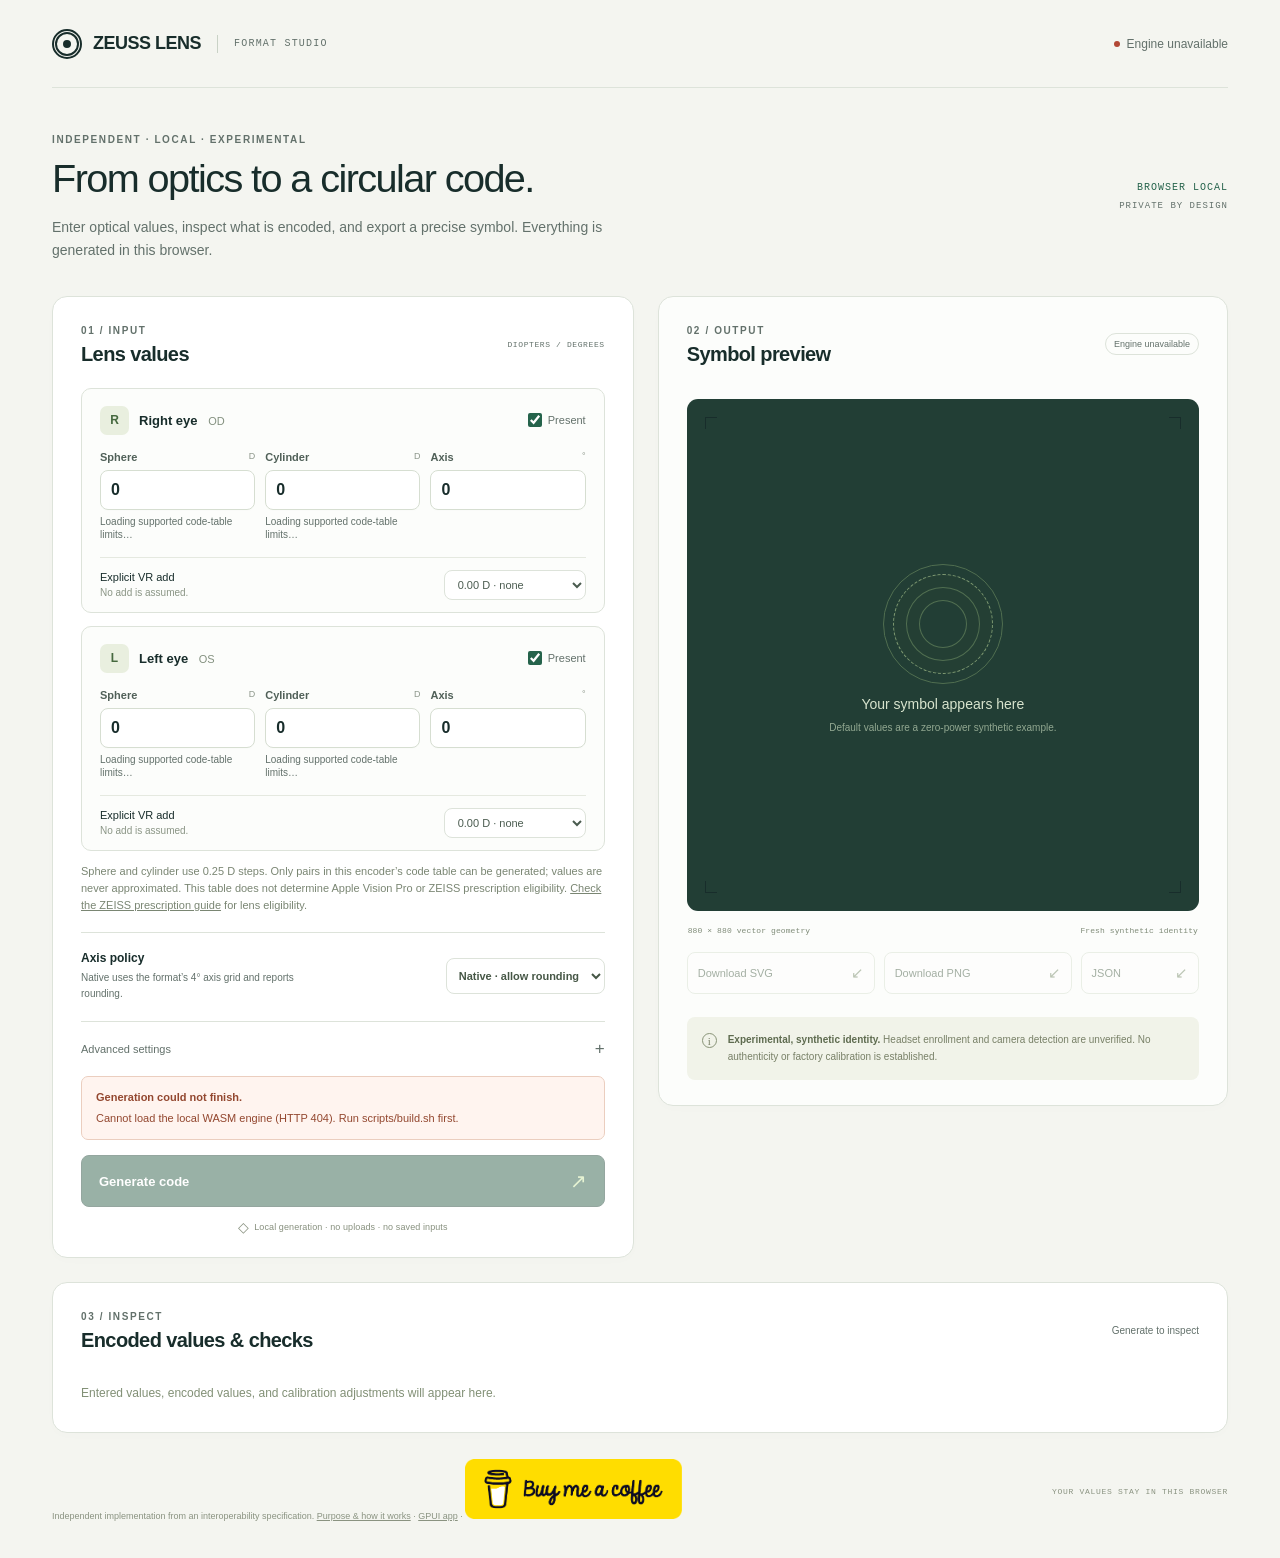
==== web/lightweight.html @ 1dc110bc "Initial public release" ====
<!doctype html>
<html lang="en">
<head>
  <meta charset="utf-8">
  <meta name="viewport" content="width=device-width, initial-scale=1">
  <meta name="color-scheme" content="light">
  <meta name="theme-color" content="#f4f5f0">
  <title>ZEUSS LENS — Local format studio</title>
  <link rel="stylesheet" href="styles.css">
  <script type="module" src="app.js"></script>
</head>
<body>
  <div class="page-shell">
    <header class="masthead">
      <a class="brand" href="./" aria-label="ZEUSS LENS home"><span class="brand-mark" aria-hidden="true"><i></i></span>ZEUSS LENS<span class="brand-divider"></span><span class="brand-subtitle">FORMAT STUDIO</span></a>
      <span id="engine-status" class="engine-status"><span class="status-dot"></span>Loading local engine</span>
    </header>
    <main>
      <section class="intro" aria-labelledby="page-title">
        <div><p class="eyebrow">INDEPENDENT · LOCAL · EXPERIMENTAL</p><h1 id="page-title">From optics to a circular code.</h1><p class="intro-copy">Enter optical values, inspect what is encoded, and export a precise symbol. Everything is generated in this browser.</p></div>
        <div class="edition">BROWSER LOCAL<span>PRIVATE BY DESIGN</span></div>
      </section>
      <div class="workspace">
        <section class="panel input-panel" aria-labelledby="input-title">
          <div class="panel-heading"><div><p class="eyebrow">01 / INPUT</p><h2 id="input-title">Lens values</h2></div><span class="unit-tag">DIOPTERS / DEGREES</span></div>
          <form id="generate-form" autocomplete="off">
            <div class="eyes">
              <fieldset class="eye-card" id="right-eye">
                <legend class="sr-only">Right eye, OD</legend>
                <div class="eye-heading"><div><span class="eye-letter">R</span><strong>Right eye <span>OD</span></strong></div><label class="present-toggle"><input type="checkbox" name="right_present" checked><span>Present</span></label></div>
                <div class="eye-fields">
                  <label>Sphere <span class="field-unit">D</span><input name="right_sphere" type="number" inputmode="decimal" step="0.25" value="0" required aria-describedby="optics-help right-sphere-range"><small class="range-hint" id="right-sphere-range">Loading supported code-table limits…</small></label>
                  <label>Cylinder <span class="field-unit">D</span><input name="right_cylinder" type="number" inputmode="decimal" step="0.25" value="0" required aria-describedby="optics-help right-cylinder-range"><small class="range-hint" id="right-cylinder-range">Loading supported code-table limits…</small></label>
                  <label>Axis <span class="field-unit">°</span><input name="right_axis" type="number" inputmode="numeric" min="0" max="180" step="1" value="0" required></label>
                </div>
                <label class="add-row"><span>Explicit VR add <small>No add is assumed.</small></span><select name="right_offset" aria-label="Right eye explicit VR add"><option value="0">0.00 D · none</option><option value="1">+0.25 D</option><option value="2">+0.50 D</option><option value="3">+0.75 D</option></select></label>
              </fieldset>
              <fieldset class="eye-card" id="left-eye">
                <legend class="sr-only">Left eye, OS</legend>
                <div class="eye-heading"><div><span class="eye-letter">L</span><strong>Left eye <span>OS</span></strong></div><label class="present-toggle"><input type="checkbox" name="left_present" checked><span>Present</span></label></div>
                <div class="eye-fields">
                  <label>Sphere <span class="field-unit">D</span><input name="left_sphere" type="number" inputmode="decimal" step="0.25" value="0" required aria-describedby="optics-help left-sphere-range"><small class="range-hint" id="left-sphere-range">Loading supported code-table limits…</small></label>
                  <label>Cylinder <span class="field-unit">D</span><input name="left_cylinder" type="number" inputmode="decimal" step="0.25" value="0" required aria-describedby="optics-help left-cylinder-range"><small class="range-hint" id="left-cylinder-range">Loading supported code-table limits…</small></label>
                  <label>Axis <span class="field-unit">°</span><input name="left_axis" type="number" inputmode="numeric" min="0" max="180" step="1" value="0" required></label>
                </div>
                <label class="add-row"><span>Explicit VR add <small>No add is assumed.</small></span><select name="left_offset" aria-label="Left eye explicit VR add"><option value="0">0.00 D · none</option><option value="1">+0.25 D</option><option value="2">+0.50 D</option><option value="3">+0.75 D</option></select></label>
              </fieldset>
            </div>
            <p class="field-help" id="optics-help">Sphere and cylinder use 0.25 D steps. Only pairs in this encoder’s code table can be generated; values are never approximated. This table does not determine Apple Vision Pro or ZEISS prescription eligibility. <a href="https://www.zeiss.com/vision-care/us/zeiss-optical-inserts/prescription-guide.html" target="_blank" rel="noopener noreferrer">Check the ZEISS prescription guide</a> for lens eligibility.</p>
            <label class="policy-row" for="axis-policy"><span>Axis policy<small id="axis-help">Native uses the format’s 4° axis grid and reports rounding.</small></span><select name="axis_policy" id="axis-policy" aria-describedby="axis-help"><option value="native">Native · allow rounding</option><option value="exact">Exact · reject rounding</option></select></label>
            <details class="advanced"><summary>Advanced settings<span aria-hidden="true">+</span></summary><div class="advanced-body">
              <label class="select-field">Lens type<select name="lens_type"><option value="3">Personal · 3</option><option value="1">Reader · 1</option><option value="2">Developer · 2</option></select></label>
              <label class="check-row"><input name="fixed_identity" type="checkbox"><span>Use a fixed synthetic identity<small>For reproducible tests. A fixed identity is never changed or retried.</small></span></label>
              <label class="identity-field">80-bit identity <span class="field-unit">20 HEX CHARACTERS</span><input name="secret_hex" type="text" inputmode="text" autocomplete="off" spellcheck="false" maxlength="20" pattern="[0-9a-fA-F]{20}" placeholder="00010203040506070809" disabled></label>
              <p class="field-help">By default, Web Crypto creates a fresh 10-byte identity for every generation. This does not provision factory records.</p>
            </div></details>
            <div id="form-error" class="message error-message" role="alert" hidden></div>
            <button class="generate-button" id="generate-button" type="submit" disabled><span>Generate code</span><span aria-hidden="true">↗</span></button>
            <p class="local-note"><span aria-hidden="true">◇</span> Local generation · no uploads · no saved inputs</p>
          </form>
        </section>
        <section class="panel preview-panel" aria-labelledby="preview-title">
          <div class="panel-heading"><div><p class="eyebrow">02 / OUTPUT</p><h2 id="preview-title">Symbol preview</h2></div><span id="preview-badge" class="preview-badge">Awaiting engine</span></div>
          <div class="preview-stage"><div class="preview-corner top-left"></div><div class="preview-corner top-right"></div><div class="preview-corner bottom-left"></div><div class="preview-corner bottom-right"></div><img id="symbol-image" alt="Generated circular optical code" hidden><div id="preview-placeholder" class="preview-placeholder"><span class="empty-symbol" aria-hidden="true"></span><p>Your symbol appears here</p><small>Default values are a zero-power synthetic example.</small></div></div>
          <div class="preview-caption"><span id="symbol-caption">880 × 880 vector geometry</span><span id="attempt-caption">Fresh synthetic identity</span></div>
          <div class="download-buttons"><button type="button" id="download-svg" disabled>Download SVG <span>↙</span></button><button type="button" id="download-png" disabled>Download PNG <span>↙</span></button><button type="button" id="download-json" disabled aria-label="Download full JSON report">JSON <span>↙</span></button></div>
          <div class="hardware-note"><span class="notice-icon" aria-hidden="true">i</span><p><strong>Experimental, synthetic identity.</strong> Headset enrollment and camera detection are unverified. No authenticity or factory calibration is established.</p></div>
        </section>
      </div>
      <section class="panel report-panel" aria-labelledby="report-title">
        <div class="panel-heading"><div><p class="eyebrow">03 / INSPECT</p><h2 id="report-title">Encoded values &amp; checks</h2></div><span id="report-status" class="report-status">Generate to inspect</span></div>
        <div id="report-placeholder" class="report-placeholder">Entered values, encoded values, and calibration adjustments will appear here.</div>
        <div id="report-content" hidden>
          <div id="warnings" class="warnings" aria-live="polite"></div>
          <div class="comparison-scroll"><table class="comparison-table"><caption class="sr-only">Comparison of entered and encoded optical values</caption><thead><tr><th scope="col">Eye</th><th scope="col">Values</th><th scope="col">Sphere</th><th scope="col">Cylinder</th><th scope="col">Axis</th><th scope="col">VR add</th></tr></thead><tbody id="comparison-body"></tbody></table></div>
          <div class="report-bottom"><div class="calibration-block"><p class="mini-heading">CALIBRATION VALUES</p><div id="calibration-values"></div><p class="fine-print">A separate downstream transformation; adjustments are not equivalent prescriptions or clinical recommendations.</p></div><div class="validation-block"><p class="mini-heading">IN-MEMORY VALIDATION</p><div id="validation-summary"></div><p class="fine-print">These checks inspect symbol bits. They do not test a raster image, native software, a camera, or a headset.</p></div></div>
          <details class="technical-details"><summary>Payload &amp; full report<span aria-hidden="true">+</span></summary><div class="payload-line"><span>PAYLOAD HEX</span><code id="payload-hex"></code><button type="button" id="copy-payload">Copy</button></div><pre id="json-report" tabindex="0" aria-label="Full JSON generation report"></pre></details>
        </div>
      </section>
      <footer><p>Independent implementation from an interoperability specification. <a href="about.html">Purpose &amp; how it works</a> · <a href="gpui/">GPUI app</a> · <a href="https://www.buymeacoffee.com/stacklikemind" target="_blank" rel="noopener noreferrer"><img src="buy-me-a-coffee.png" alt="Buy Me a Coffee" width="217" height="60" style="height:60px;width:217px;"></a></p><span>YOUR VALUES STAY IN THIS BROWSER</span></footer>
      <p class="sr-only" id="live-status" role="status" aria-live="polite"></p>
    </main>
  </div>
</body>
</html>
---- web/styles.css ----
:root{font-family:Inter,-apple-system,BlinkMacSystemFont,"Segoe UI",sans-serif;color:#182d2b;background:#f4f5f0;font-synthesis:none;font-size:14px;--ink:#182d2b;--muted:#63716b;--border:#dde3da;--green:#25634b;--lime:#d7ed9b;--paper:#fff;--amber:#8b5717}*{box-sizing:border-box}body{margin:0}button,input,select{font:inherit}button,a,input,select,summary{-webkit-tap-highlight-color:transparent}button,input,select{border-radius:8px}button{cursor:pointer}button:disabled{cursor:not-allowed;opacity:.46}a{color:inherit}input:focus-visible,select:focus-visible,button:focus-visible,summary:focus-visible,a:focus-visible,pre:focus-visible{outline:3px solid #84a856;outline-offset:3px}.page-shell{max-width:1400px;padding:0 52px;margin:auto}.masthead{height:88px;border-bottom:1px solid var(--border);display:flex;align-items:center;justify-content:space-between;gap:24px}.brand{display:flex;align-items:center;gap:11px;text-decoration:none;font-size:18px;font-weight:650;letter-spacing:-.5px}.brand-mark{width:30px;height:30px;border:2px solid var(--ink);border-radius:50%;display:grid;place-items:center}.brand-mark:before,.brand-mark i{content:"";position:absolute;border:2px solid var(--ink);border-radius:50%;width:20px;height:20px}.brand-mark i{width:8px;height:8px;background:var(--ink)}.brand-divider{height:18px;width:1px;background:#c9d2c6;margin:0 5px}.brand-subtitle{font-family:ui-monospace,SFMono-Regular,Consolas,monospace;font-size:10px;font-weight:500;letter-spacing:1.2px;color:var(--muted)}.engine-status{font-size:12px;color:var(--muted);display:flex;align-items:center;gap:7px;white-space:nowrap}.status-dot{width:6px;height:6px;border-radius:50%;background:#b89d61}.engine-status.ready .status-dot{background:#43805b;box-shadow:0 0 0 3px #e5edde}.engine-status.failed .status-dot{background:#b24835}.intro{display:flex;align-items:center;justify-content:space-between;gap:28px;padding:44px 0 34px}.eyebrow,.mini-heading{font-size:10px;font-weight:650;letter-spacing:1.6px;line-height:1.5;margin:0 0 9px;color:var(--muted)}h1{font-weight:500;font-size:clamp(28px,3.1vw,40px);letter-spacing:-1.6px;line-height:1.15;margin:0 0 14px}h2{font-size:20px;letter-spacing:-.6px;font-weight:550;margin:0}.intro-copy{font-size:14px;line-height:1.65;color:var(--muted);max-width:600px;margin:0}.edition{font-family:ui-monospace,SFMono-Regular,Consolas,monospace;color:var(--green);font-size:10px;letter-spacing:1px;text-align:right;white-space:nowrap}.edition span{display:block;color:var(--muted);font-size:9px;margin-top:8px}.workspace{display:grid;grid-template-columns:1.02fr 1fr;gap:24px;align-items:start}.panel{background:var(--paper);border:1px solid var(--border);border-radius:15px;box-shadow:0 3px 12px #182d2b03;overflow:hidden}.panel-heading{padding:26px 28px 22px;display:flex;align-items:center;justify-content:space-between;gap:15px}.panel-heading .eyebrow{margin-bottom:5px}.unit-tag{font-family:ui-monospace,SFMono-Regular,Consolas,monospace;font-size:8px;color:var(--muted);letter-spacing:.6px;white-space:nowrap}form{padding:0 28px 22px}.eyes{display:flex;flex-direction:column;gap:13px}.eye-card{padding:17px 18px 0;border:1px solid var(--border);border-radius:10px;min-width:0;margin:0;background:#fcfdfb}.eye-heading{display:flex;justify-content:space-between;align-items:center;margin-bottom:16px;gap:16px}.eye-heading>div{display:flex;align-items:center;gap:10px}.eye-letter{width:29px;height:29px;display:grid;place-items:center;border-radius:7px;background:#e9efdf;color:#45683e;font-size:12px;font-weight:650}.eye-heading strong{font-size:13px;font-weight:600}.eye-heading strong span{font-size:11px;color:#83907f;font-weight:450;margin-left:7px}.present-toggle{display:flex;align-items:center;gap:6px;font-size:11px;color:var(--muted);cursor:pointer}.present-toggle input{accent-color:var(--green);width:14px;height:14px;margin:0}.eye-fields{display:grid;grid-template-columns:1fr 1fr 1fr;gap:10px}.eye-fields label,.select-field,.identity-field{display:block;font-size:11px;font-weight:550;color:#506058;position:relative}.field-unit{float:right;font-size:9px;font-weight:400;color:#8c968a}.eye-fields input,.identity-field input{width:100%;margin-top:7px;background:white;border:1px solid #d6ded1;padding:10px 10px;color:var(--ink);font-size:16px;font-variant-numeric:tabular-nums;box-shadow:0 1px 2px #182d2b03}.eye-fields input:disabled{background:#f1f3ee;color:#929b8e}.eye-card.absent .eye-fields{opacity:.5}.eye-card.absent .eye-letter{background:#eef0ec;color:#8a9485}.add-row{border-top:1px solid #e5e9e0;margin-top:15px;padding:12px 0;display:flex;align-items:center;justify-content:space-between;gap:10px;font-size:11px;font-weight:500}.add-row small{display:block;color:#8a9585;font-size:10px;font-weight:400;margin-top:4px}.add-row select{width:142px;padding:7px 9px;border:1px solid var(--border);color:#4b5c50;background:white;font-size:11px}.field-help{font-size:11px;color:#7a8673;line-height:1.55;margin:12px 0 18px}.policy-row{display:flex;align-items:center;justify-content:space-between;gap:16px;border-top:1px solid var(--border);padding-top:18px;font-size:12px;font-weight:550}.policy-row span{flex:1}.policy-row small{display:block;font-size:10px;line-height:1.6;color:var(--muted);font-weight:400;max-width:245px;margin-top:5px}.policy-row select{max-width:190px;border:1px solid var(--border);background:#fff;color:#465746;font-size:11px;padding:10px 8px}.advanced{margin-top:19px;border-top:1px solid var(--border)}summary{cursor:pointer;list-style:none}summary::-webkit-details-marker{display:none}.advanced summary,.technical-details summary{display:flex;justify-content:space-between;align-items:center;padding:17px 0;font-size:11px;color:var(--muted)}summary>span{font-size:17px;font-weight:300}details[open]>summary>span{transform:rotate(45deg)}.advanced-body{padding:0 0 7px}.select-field{display:flex;align-items:center;justify-content:space-between;margin-bottom:17px}.select-field select{border:1px solid var(--border);background:#fff;padding:8px;min-width:160px;color:var(--ink)}.check-row{display:flex;align-items:flex-start;gap:8px;font-size:12px;line-height:1.5}.check-row input{accent-color:var(--green);margin:3px 0 0}.check-row small{display:block;font-size:10px;color:var(--muted);margin-top:3px}.identity-field{margin-top:15px}.identity-field input{font-family:ui-monospace,SFMono-Regular,Consolas,monospace;font-size:13px;letter-spacing:1px}.identity-field input:disabled{background:#f4f5f1}.generate-button{border:1px solid #173f30;background:#23573f;color:#fff;display:flex;justify-content:space-between;align-items:center;width:100%;padding:15px 17px;font-size:13px;font-weight:550;transition:background .15s,transform .15s}.generate-button:hover:not(:disabled){background:#174831}.generate-button:active:not(:disabled){transform:translateY(1px)}.generate-button>span+span{font-size:20px;color:#cae6a0;font-weight:300;line-height:1}.local-note{display:flex;align-items:center;justify-content:center;gap:5px;font-size:9px;color:#87907e;margin:12px 0 0;letter-spacing:.1px}.local-note>span{font-size:14px}.preview-panel{background:#fcfdfb}.preview-badge{font-size:9px;padding:5px 8px;border:1px solid var(--border);border-radius:20px;color:var(--muted);white-space:nowrap}.preview-badge.generated{background:#eaf0df;border-color:#dbe6c9;color:#54733e}.preview-badge.stale{background:#fbf3df;border-color:#ead9b1;color:#875c24}.preview-stage{background:#223e35;margin:0 28px;aspect-ratio:1;display:flex;align-items:center;justify-content:center;position:relative;border-radius:11px;overflow:hidden;min-height:240px}.preview-stage:before{content:"";position:absolute;inset:0;background-image:radial-gradient(#d0dec223 .6px,transparent .6px);background-size:12px 12px;pointer-events:none}.preview-stage img{width:83%;height:83%;object-fit:contain;display:block;position:relative;background:white;box-shadow:0 9px 27px #091d2b55}.preview-stage img[hidden]{display:none}.preview-corner{width:12px;height:12px;border-color:#a6bc9550;position:absolute;z-index:1}.top-left{top:18px;left:18px;border-top:1px solid;border-left:1px solid}.top-right{top:18px;right:18px;border-top:1px solid;border-right:1px solid}.bottom-left{bottom:18px;left:18px;border-bottom:1px solid;border-left:1px solid}.bottom-right{bottom:18px;right:18px;border-bottom:1px solid;border-right:1px solid}.preview-placeholder{color:#d8e4ce;text-align:center;padding:30px;position:relative}.preview-placeholder p{font-size:14px;margin:22px 0 8px}.preview-placeholder small{font-size:10px;color:#92a891;line-height:1.5;display:block}.empty-symbol{display:block;margin:auto;width:100px;height:100px;border:1px dashed #7d9871;border-radius:50%;outline:1px solid #506e50;outline-offset:9px;box-shadow:inset 0 0 0 12px #243f34,inset 0 0 0 13px #506e50,inset 0 0 0 25px #243f34,inset 0 0 0 26px #506e50}.preview-caption{font-family:ui-monospace,SFMono-Regular,Consolas,monospace;display:flex;align-items:center;justify-content:space-between;gap:12px;font-size:8px;color:#7f8b78;padding:15px 29px;letter-spacing:.1px}.download-buttons{display:grid;grid-template-columns:1fr 1fr .63fr;gap:9px;margin:2px 28px 23px}.download-buttons button{display:flex;align-items:center;justify-content:space-between;gap:8px;border:1px solid #d6dfcf;background:white;color:#3e553d;font-size:11px;padding:11px 10px;font-weight:500;white-space:nowrap}.download-buttons button:hover:not(:disabled){background:#eff4e8}.download-buttons button span{font-size:15px;color:#718462}.hardware-note{display:flex;align-items:flex-start;gap:11px;margin:0 28px 25px;padding:15px;background:#f1f3e9;border-radius:8px;color:#788067}.notice-icon{width:15px;height:15px;flex-shrink:0;border:1px solid #899478;border-radius:50%;display:grid;place-items:center;font-family:Georgia,serif;font-size:11px;margin-top:1px}.hardware-note p{margin:0;font-size:10px;line-height:1.65}.hardware-note strong{font-weight:600;color:#5e6b4f}.report-panel{margin-top:24px}.report-status{font-size:10px;color:var(--muted);text-align:right}.report-placeholder{color:#829076;font-size:12px;padding:12px 28px 32px}.comparison-scroll{overflow:auto;margin:0 28px}.comparison-table{border-collapse:collapse;width:100%;min-width:580px;font-size:12px}.comparison-table th{text-align:left;font-size:9px;font-weight:500;text-transform:uppercase;letter-spacing:1px;color:#77866f;padding:12px 15px;background:#f4f6ef;border-bottom:1px solid var(--border)}.comparison-table th:first-child{border-radius:7px 0 0 0}.comparison-table th:last-child{border-radius:0 7px 0 0}.comparison-table td{padding:12px 15px;border-bottom:1px solid #e7ebe2;font-variant-numeric:tabular-nums}.comparison-table td.row-label{color:var(--muted);font-size:11px}.comparison-table tr.encoded-row td{padding-top:0}.comparison-table tr.entered-row td:not([rowspan]){border-bottom:0;padding-bottom:8px;color:#7e8977}.comparison-table .changed-value{background:#fff2cd;border-radius:4px;padding:3px 6px;margin-left:-6px;color:#80541c;font-weight:600}.warnings{margin:0 28px}.message{padding:12px 14px;font-size:11px;line-height:1.6;border:1px solid;border-radius:7px;margin:0 0 15px}.warning-message{color:#876024;background:#fdf7e8;border-color:#efe3c4}.error-message{color:#93472f;background:#fff4ef;border-color:#ebcebf}.error-message strong{display:block;margin-bottom:3px}.report-bottom{display:grid;grid-template-columns:1fr 1fr;gap:36px;margin:25px 28px}.mini-heading{font-size:9px;letter-spacing:1px}.calibration-line{font-size:11px;line-height:1.7;color:#53634e;margin:6px 0}.calibration-line strong{color:#3e513b}.calibration-line.changed{padding:8px 11px;background:#fdf4dd;border-left:2px solid #d2b269;color:#815c28;border-radius:0 5px 5px 0}.calibration-line.unavailable{color:#8b622a}.fine-print{font-size:10px;line-height:1.65;color:#87917f;margin:10px 0 0;max-width:400px}.validation-item{display:flex;gap:8px;align-items:center;margin:8px 0;font-size:11px;color:#526a44}.check-icon{background:#e8f0de;color:#587447;width:15px;height:15px;display:grid;place-items:center;border-radius:50%;font-size:9px;flex-shrink:0}.technical-details{border-top:1px solid var(--border);margin:0 28px}.technical-details summary{padding:17px 0}.payload-line{display:flex;align-items:center;gap:15px;padding-bottom:15px}.payload-line>span{font-size:8px;letter-spacing:1px;color:var(--muted)}code{font-family:ui-monospace,SFMono-Regular,Consolas,monospace;font-size:11px;overflow-wrap:anywhere}.payload-line button{margin-left:auto;border:1px solid var(--border);background:#f4f6ee;color:#5c6b50;padding:5px 10px;font-size:10px}pre{font:10px/1.6 ui-monospace,SFMono-Regular,Consolas,monospace;background:#f4f6ef;border-radius:7px;padding:18px;color:#56614f;max-height:350px;overflow:auto;white-space:pre-wrap;overflow-wrap:anywhere;margin:0 0 22px}footer{display:flex;justify-content:space-between;align-items:center;gap:20px;padding:26px 0 34px;font-size:9px;color:#8a9381}footer p{margin:0;line-height:1.6}footer span{font-family:ui-monospace,SFMono-Regular,Consolas,monospace;font-size:8px;letter-spacing:.7px;white-space:nowrap}.sr-only{position:absolute;width:1px;height:1px;padding:0;margin:-1px;overflow:hidden;clip:rect(0,0,0,0);white-space:nowrap;border:0}[hidden]{display:none!important}@media(min-width:1200px){.preview-stage{margin-top:5px}.preview-panel .panel-heading{padding-bottom:28px}}@media(max-width:1100px){.page-shell{padding:0 30px}.workspace{gap:18px}.panel-heading{padding:23px 22px 20px}form{padding:0 22px 22px}.preview-stage{margin:0 22px}.download-buttons{margin-left:22px;margin-right:22px;gap:7px}.download-buttons button{font-size:10px;padding:10px 8px}.hardware-note{margin-left:22px;margin-right:22px}.unit-tag{display:none}.policy-row{gap:10px}.policy-row select{max-width:174px;font-size:10px}.preview-caption{font-size:7px;padding-left:22px;padding-right:22px}}@media(max-width:820px){.page-shell{max-width:670px;padding:0 22px}.masthead{height:75px}.brand-subtitle,.brand-divider{display:none}.intro{padding:32px 0 26px}.edition{display:none}h1{font-size:34px}.workspace{grid-template-columns:1fr;gap:20px}.panel-heading{padding:24px}.input-panel form{padding:0 24px 24px}.eyes{display:grid;grid-template-columns:1fr;gap:12px}.eye-card{padding:17px 18px 0}.preview-stage{margin:0 24px}.preview-caption{font-size:8px;padding:15px 24px}.download-buttons{margin:0 24px 22px;gap:10px}.download-buttons button{font-size:12px;padding:12px}.hardware-note{margin:0 24px 24px}.unit-tag{display:block}.report-bottom{gap:22px}.report-status{max-width:190px;line-height:1.6}.comparison-scroll{margin:0 24px}.report-panel .panel-heading{gap:15px}.report-panel h2{font-size:19px}}@media(max-width:480px){.page-shell{padding:0 15px}.masthead{gap:12px;height:68px}.brand{font-size:16px;gap:8px}.brand-mark{width:26px;height:26px}.brand-mark:before{width:16px;height:16px}.engine-status{font-size:9px;gap:5px}.intro{padding:27px 0 23px}h1{font-size:30px;letter-spacing:-1.2px;max-width:320px}.eyebrow{font-size:8px;letter-spacing:1.3px}.intro-copy{font-size:12px}.panel{border-radius:12px}.panel-heading{padding:21px 18px 19px}h2{font-size:19px}.unit-tag{display:none}.input-panel form{padding:0 18px 20px}.eye-card{padding:14px 12px 0}.eye-fields{gap:8px}.eye-fields input{padding:10px 7px;font-size:15px}.eye-heading{margin-bottom:15px}.eye-heading strong{font-size:12px}.eye-heading strong span{font-size:10px}.eye-letter{width:26px;height:26px}.policy-row{align-items:flex-start}.policy-row select{margin-top:1px;width:155px;font-size:9px;padding:10px 6px}.policy-row small{font-size:9px}.policy-row span{font-size:11px}.local-note{font-size:8px}.preview-stage{margin:0 18px}.preview-caption{padding:13px 18px;font-size:7px;gap:6px}.download-buttons{margin:0 18px 19px;gap:7px;grid-template-columns:1fr 1fr .65fr}.download-buttons button{font-size:10px;padding:10px 8px}.hardware-note{margin:0 18px 20px;padding:12px}.hardware-note p{font-size:9px}.report-panel .panel-heading{align-items:flex-start}.report-status{font-size:9px;max-width:115px;margin-top:7px}.report-panel h2{font-size:18px;max-width:180px}.report-bottom{grid-template-columns:1fr;margin:23px 18px;gap:22px}.comparison-scroll{margin:0 18px}.comparison-table{min-width:520px;font-size:11px}.comparison-table th,.comparison-table td{padding-left:10px;padding-right:10px}.warnings{margin:0 18px}.technical-details{margin:0 18px}.payload-line{flex-wrap:wrap;gap:8px}.payload-line>span{width:100%}.payload-line code{font-size:10px}.payload-line button{margin-left:auto}footer{align-items:flex-start;padding:23px 0 25px;font-size:8px}footer span{font-size:7px;max-width:96px;white-space:normal;text-align:right;line-height:1.6}}@media(prefers-reduced-motion:reduce){*{transition:none!important}}

.eye-fields .range-hint{display:block;margin-top:5px;color:var(--muted);font-size:10px;line-height:1.35;font-weight:400}.eye-fields input:invalid{border-color:#b24835}
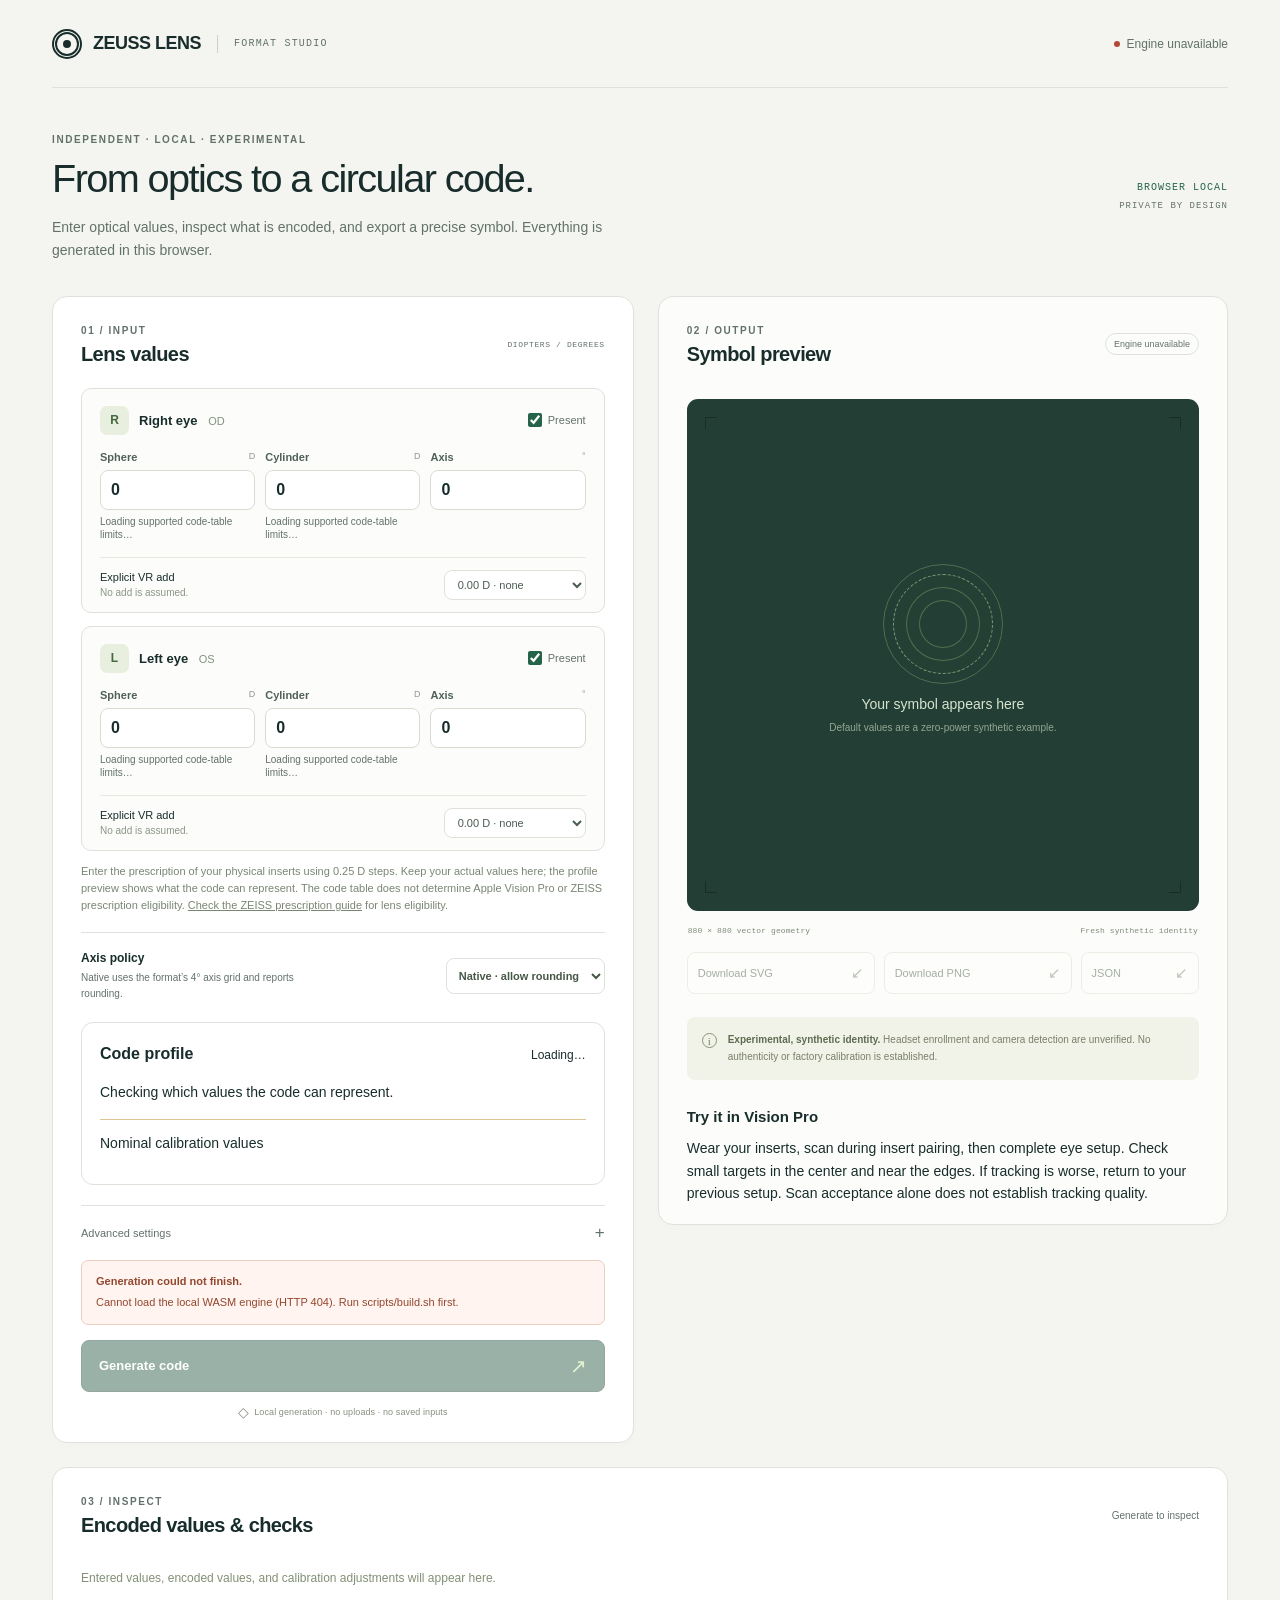
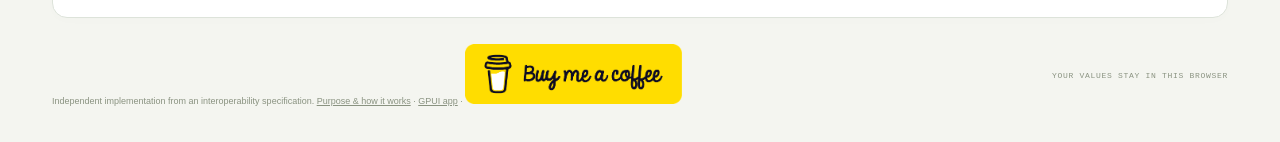
==== commit 8cee1ddb: "Add explicit approximate prescription profiles Preview entered, encoded and nominal calibration valu" ====
--- a/web/lightweight.html
+++ b/web/lightweight.html
@@ -46,8 +46,16 @@
                 <label class="add-row"><span>Explicit VR add <small>No add is assumed.</small></span><select name="left_offset" aria-label="Left eye explicit VR add"><option value="0">0.00 D · none</option><option value="1">+0.25 D</option><option value="2">+0.50 D</option><option value="3">+0.75 D</option></select></label>
               </fieldset>
             </div>
-            <p class="field-help" id="optics-help">Sphere and cylinder use 0.25 D steps. Only pairs in this encoder’s code table can be generated; values are never approximated. This table does not determine Apple Vision Pro or ZEISS prescription eligibility. <a href="https://www.zeiss.com/vision-care/us/zeiss-optical-inserts/prescription-guide.html" target="_blank" rel="noopener noreferrer">Check the ZEISS prescription guide</a> for lens eligibility.</p>
+            <p class="field-help" id="optics-help">Enter the prescription of your physical inserts using 0.25 D steps. Keep your actual values here; the profile preview shows what the code can represent. The code table does not determine Apple Vision Pro or ZEISS prescription eligibility. <a href="https://www.zeiss.com/vision-care/us/zeiss-optical-inserts/prescription-guide.html" target="_blank" rel="noopener noreferrer">Check the ZEISS prescription guide</a> for lens eligibility.</p>
             <label class="policy-row" for="axis-policy"><span>Axis policy<small id="axis-help">Native uses the format’s 4° axis grid and reports rounding.</small></span><select name="axis_policy" id="axis-policy" aria-describedby="axis-help"><option value="native">Native · allow rounding</option><option value="exact">Exact · reject rounding</option></select></label>
+            <section id="profile-review" class="profile-review" aria-labelledby="profile-heading" aria-live="polite">
+              <div class="profile-heading"><h3 id="profile-heading">Code profile</h3><span id="profile-status">Loading…</span></div>
+              <p id="profile-explanation">Checking which values the code can represent.</p>
+              <div id="profile-values"></div>
+              <label class="approximation-choice" id="approximation-choice" hidden><input type="checkbox" name="allow_approximation" id="allow-approximation" aria-describedby="approximation-help"><span>Try the approximate profile shown above</span></label>
+              <p id="approximation-help" class="field-help" hidden>This changes the code only. Keep inserts made for your actual prescription. Tracking benefit is untested; editing any input clears this selection.</p>
+              <details id="profile-calibration"><summary>Nominal calibration values</summary><p>Firmware can adjust code values when selecting a built-in profile. Values below use minus-cylinder notation.</p><div id="profile-calibration-values"></div></details>
+            </section>
             <details class="advanced"><summary>Advanced settings<span aria-hidden="true">+</span></summary><div class="advanced-body">
               <label class="select-field">Lens type<select name="lens_type"><option value="3">Personal · 3</option><option value="1">Reader · 1</option><option value="2">Developer · 2</option></select></label>
               <label class="check-row"><input name="fixed_identity" type="checkbox"><span>Use a fixed synthetic identity<small>For reproducible tests. A fixed identity is never changed or retried.</small></span></label>
@@ -65,6 +73,7 @@
           <div class="preview-caption"><span id="symbol-caption">880 × 880 vector geometry</span><span id="attempt-caption">Fresh synthetic identity</span></div>
           <div class="download-buttons"><button type="button" id="download-svg" disabled>Download SVG <span>↙</span></button><button type="button" id="download-png" disabled>Download PNG <span>↙</span></button><button type="button" id="download-json" disabled aria-label="Download full JSON report">JSON <span>↙</span></button></div>
           <div class="hardware-note"><span class="notice-icon" aria-hidden="true">i</span><p><strong>Experimental, synthetic identity.</strong> Headset enrollment and camera detection are unverified. No authenticity or factory calibration is established.</p></div>
+          <div class="trial-note"><h3>Try it in Vision Pro</h3><p>Wear your inserts, scan during insert pairing, then complete eye setup. Check small targets in the center and near the edges. If tracking is worse, return to your previous setup. Scan acceptance alone does not establish tracking quality.</p></div>
         </section>
       </div>
       <section class="panel report-panel" aria-labelledby="report-title">
--- a/web/styles.css
+++ b/web/styles.css
@@ -1,3 +1,6 @@
 :root{font-family:Inter,-apple-system,BlinkMacSystemFont,"Segoe UI",sans-serif;color:#182d2b;background:#f4f5f0;font-synthesis:none;font-size:14px;--ink:#182d2b;--muted:#63716b;--border:#dde3da;--green:#25634b;--lime:#d7ed9b;--paper:#fff;--amber:#8b5717}*{box-sizing:border-box}body{margin:0}button,input,select{font:inherit}button,a,input,select,summary{-webkit-tap-highlight-color:transparent}button,input,select{border-radius:8px}button{cursor:pointer}button:disabled{cursor:not-allowed;opacity:.46}a{color:inherit}input:focus-visible,select:focus-visible,button:focus-visible,summary:focus-visible,a:focus-visible,pre:focus-visible{outline:3px solid #84a856;outline-offset:3px}.page-shell{max-width:1400px;padding:0 52px;margin:auto}.masthead{height:88px;border-bottom:1px solid var(--border);display:flex;align-items:center;justify-content:space-between;gap:24px}.brand{display:flex;align-items:center;gap:11px;text-decoration:none;font-size:18px;font-weight:650;letter-spacing:-.5px}.brand-mark{width:30px;height:30px;border:2px solid var(--ink);border-radius:50%;display:grid;place-items:center}.brand-mark:before,.brand-mark i{content:"";position:absolute;border:2px solid var(--ink);border-radius:50%;width:20px;height:20px}.brand-mark i{width:8px;height:8px;background:var(--ink)}.brand-divider{height:18px;width:1px;background:#c9d2c6;margin:0 5px}.brand-subtitle{font-family:ui-monospace,SFMono-Regular,Consolas,monospace;font-size:10px;font-weight:500;letter-spacing:1.2px;color:var(--muted)}.engine-status{font-size:12px;color:var(--muted);display:flex;align-items:center;gap:7px;white-space:nowrap}.status-dot{width:6px;height:6px;border-radius:50%;background:#b89d61}.engine-status.ready .status-dot{background:#43805b;box-shadow:0 0 0 3px #e5edde}.engine-status.failed .status-dot{background:#b24835}.intro{display:flex;align-items:center;justify-content:space-between;gap:28px;padding:44px 0 34px}.eyebrow,.mini-heading{font-size:10px;font-weight:650;letter-spacing:1.6px;line-height:1.5;margin:0 0 9px;color:var(--muted)}h1{font-weight:500;font-size:clamp(28px,3.1vw,40px);letter-spacing:-1.6px;line-height:1.15;margin:0 0 14px}h2{font-size:20px;letter-spacing:-.6px;font-weight:550;margin:0}.intro-copy{font-size:14px;line-height:1.65;color:var(--muted);max-width:600px;margin:0}.edition{font-family:ui-monospace,SFMono-Regular,Consolas,monospace;color:var(--green);font-size:10px;letter-spacing:1px;text-align:right;white-space:nowrap}.edition span{display:block;color:var(--muted);font-size:9px;margin-top:8px}.workspace{display:grid;grid-template-columns:1.02fr 1fr;gap:24px;align-items:start}.panel{background:var(--paper);border:1px solid var(--border);border-radius:15px;box-shadow:0 3px 12px #182d2b03;overflow:hidden}.panel-heading{padding:26px 28px 22px;display:flex;align-items:center;justify-content:space-between;gap:15px}.panel-heading .eyebrow{margin-bottom:5px}.unit-tag{font-family:ui-monospace,SFMono-Regular,Consolas,monospace;font-size:8px;color:var(--muted);letter-spacing:.6px;white-space:nowrap}form{padding:0 28px 22px}.eyes{display:flex;flex-direction:column;gap:13px}.eye-card{padding:17px 18px 0;border:1px solid var(--border);border-radius:10px;min-width:0;margin:0;background:#fcfdfb}.eye-heading{display:flex;justify-content:space-between;align-items:center;margin-bottom:16px;gap:16px}.eye-heading>div{display:flex;align-items:center;gap:10px}.eye-letter{width:29px;height:29px;display:grid;place-items:center;border-radius:7px;background:#e9efdf;color:#45683e;font-size:12px;font-weight:650}.eye-heading strong{font-size:13px;font-weight:600}.eye-heading strong span{font-size:11px;color:#83907f;font-weight:450;margin-left:7px}.present-toggle{display:flex;align-items:center;gap:6px;font-size:11px;color:var(--muted);cursor:pointer}.present-toggle input{accent-color:var(--green);width:14px;height:14px;margin:0}.eye-fields{display:grid;grid-template-columns:1fr 1fr 1fr;gap:10px}.eye-fields label,.select-field,.identity-field{display:block;font-size:11px;font-weight:550;color:#506058;position:relative}.field-unit{float:right;font-size:9px;font-weight:400;color:#8c968a}.eye-fields input,.identity-field input{width:100%;margin-top:7px;background:white;border:1px solid #d6ded1;padding:10px 10px;color:var(--ink);font-size:16px;font-variant-numeric:tabular-nums;box-shadow:0 1px 2px #182d2b03}.eye-fields input:disabled{background:#f1f3ee;color:#929b8e}.eye-card.absent .eye-fields{opacity:.5}.eye-card.absent .eye-letter{background:#eef0ec;color:#8a9485}.add-row{border-top:1px solid #e5e9e0;margin-top:15px;padding:12px 0;display:flex;align-items:center;justify-content:space-between;gap:10px;font-size:11px;font-weight:500}.add-row small{display:block;color:#8a9585;font-size:10px;font-weight:400;margin-top:4px}.add-row select{width:142px;padding:7px 9px;border:1px solid var(--border);color:#4b5c50;background:white;font-size:11px}.field-help{font-size:11px;color:#7a8673;line-height:1.55;margin:12px 0 18px}.policy-row{display:flex;align-items:center;justify-content:space-between;gap:16px;border-top:1px solid var(--border);padding-top:18px;font-size:12px;font-weight:550}.policy-row span{flex:1}.policy-row small{display:block;font-size:10px;line-height:1.6;color:var(--muted);font-weight:400;max-width:245px;margin-top:5px}.policy-row select{max-width:190px;border:1px solid var(--border);background:#fff;color:#465746;font-size:11px;padding:10px 8px}.advanced{margin-top:19px;border-top:1px solid var(--border)}summary{cursor:pointer;list-style:none}summary::-webkit-details-marker{display:none}.advanced summary,.technical-details summary{display:flex;justify-content:space-between;align-items:center;padding:17px 0;font-size:11px;color:var(--muted)}summary>span{font-size:17px;font-weight:300}details[open]>summary>span{transform:rotate(45deg)}.advanced-body{padding:0 0 7px}.select-field{display:flex;align-items:center;justify-content:space-between;margin-bottom:17px}.select-field select{border:1px solid var(--border);background:#fff;padding:8px;min-width:160px;color:var(--ink)}.check-row{display:flex;align-items:flex-start;gap:8px;font-size:12px;line-height:1.5}.check-row input{accent-color:var(--green);margin:3px 0 0}.check-row small{display:block;font-size:10px;color:var(--muted);margin-top:3px}.identity-field{margin-top:15px}.identity-field input{font-family:ui-monospace,SFMono-Regular,Consolas,monospace;font-size:13px;letter-spacing:1px}.identity-field input:disabled{background:#f4f5f1}.generate-button{border:1px solid #173f30;background:#23573f;color:#fff;display:flex;justify-content:space-between;align-items:center;width:100%;padding:15px 17px;font-size:13px;font-weight:550;transition:background .15s,transform .15s}.generate-button:hover:not(:disabled){background:#174831}.generate-button:active:not(:disabled){transform:translateY(1px)}.generate-button>span+span{font-size:20px;color:#cae6a0;font-weight:300;line-height:1}.local-note{display:flex;align-items:center;justify-content:center;gap:5px;font-size:9px;color:#87907e;margin:12px 0 0;letter-spacing:.1px}.local-note>span{font-size:14px}.preview-panel{background:#fcfdfb}.preview-badge{font-size:9px;padding:5px 8px;border:1px solid var(--border);border-radius:20px;color:var(--muted);white-space:nowrap}.preview-badge.generated{background:#eaf0df;border-color:#dbe6c9;color:#54733e}.preview-badge.stale{background:#fbf3df;border-color:#ead9b1;color:#875c24}.preview-stage{background:#223e35;margin:0 28px;aspect-ratio:1;display:flex;align-items:center;justify-content:center;position:relative;border-radius:11px;overflow:hidden;min-height:240px}.preview-stage:before{content:"";position:absolute;inset:0;background-image:radial-gradient(#d0dec223 .6px,transparent .6px);background-size:12px 12px;pointer-events:none}.preview-stage img{width:83%;height:83%;object-fit:contain;display:block;position:relative;background:white;box-shadow:0 9px 27px #091d2b55}.preview-stage img[hidden]{display:none}.preview-corner{width:12px;height:12px;border-color:#a6bc9550;position:absolute;z-index:1}.top-left{top:18px;left:18px;border-top:1px solid;border-left:1px solid}.top-right{top:18px;right:18px;border-top:1px solid;border-right:1px solid}.bottom-left{bottom:18px;left:18px;border-bottom:1px solid;border-left:1px solid}.bottom-right{bottom:18px;right:18px;border-bottom:1px solid;border-right:1px solid}.preview-placeholder{color:#d8e4ce;text-align:center;padding:30px;position:relative}.preview-placeholder p{font-size:14px;margin:22px 0 8px}.preview-placeholder small{font-size:10px;color:#92a891;line-height:1.5;display:block}.empty-symbol{display:block;margin:auto;width:100px;height:100px;border:1px dashed #7d9871;border-radius:50%;outline:1px solid #506e50;outline-offset:9px;box-shadow:inset 0 0 0 12px #243f34,inset 0 0 0 13px #506e50,inset 0 0 0 25px #243f34,inset 0 0 0 26px #506e50}.preview-caption{font-family:ui-monospace,SFMono-Regular,Consolas,monospace;display:flex;align-items:center;justify-content:space-between;gap:12px;font-size:8px;color:#7f8b78;padding:15px 29px;letter-spacing:.1px}.download-buttons{display:grid;grid-template-columns:1fr 1fr .63fr;gap:9px;margin:2px 28px 23px}.download-buttons button{display:flex;align-items:center;justify-content:space-between;gap:8px;border:1px solid #d6dfcf;background:white;color:#3e553d;font-size:11px;padding:11px 10px;font-weight:500;white-space:nowrap}.download-buttons button:hover:not(:disabled){background:#eff4e8}.download-buttons button span{font-size:15px;color:#718462}.hardware-note{display:flex;align-items:flex-start;gap:11px;margin:0 28px 25px;padding:15px;background:#f1f3e9;border-radius:8px;color:#788067}.notice-icon{width:15px;height:15px;flex-shrink:0;border:1px solid #899478;border-radius:50%;display:grid;place-items:center;font-family:Georgia,serif;font-size:11px;margin-top:1px}.hardware-note p{margin:0;font-size:10px;line-height:1.65}.hardware-note strong{font-weight:600;color:#5e6b4f}.report-panel{margin-top:24px}.report-status{font-size:10px;color:var(--muted);text-align:right}.report-placeholder{color:#829076;font-size:12px;padding:12px 28px 32px}.comparison-scroll{overflow:auto;margin:0 28px}.comparison-table{border-collapse:collapse;width:100%;min-width:580px;font-size:12px}.comparison-table th{text-align:left;font-size:9px;font-weight:500;text-transform:uppercase;letter-spacing:1px;color:#77866f;padding:12px 15px;background:#f4f6ef;border-bottom:1px solid var(--border)}.comparison-table th:first-child{border-radius:7px 0 0 0}.comparison-table th:last-child{border-radius:0 7px 0 0}.comparison-table td{padding:12px 15px;border-bottom:1px solid #e7ebe2;font-variant-numeric:tabular-nums}.comparison-table td.row-label{color:var(--muted);font-size:11px}.comparison-table tr.encoded-row td{padding-top:0}.comparison-table tr.entered-row td:not([rowspan]){border-bottom:0;padding-bottom:8px;color:#7e8977}.comparison-table .changed-value{background:#fff2cd;border-radius:4px;padding:3px 6px;margin-left:-6px;color:#80541c;font-weight:600}.warnings{margin:0 28px}.message{padding:12px 14px;font-size:11px;line-height:1.6;border:1px solid;border-radius:7px;margin:0 0 15px}.warning-message{color:#876024;background:#fdf7e8;border-color:#efe3c4}.error-message{color:#93472f;background:#fff4ef;border-color:#ebcebf}.error-message strong{display:block;margin-bottom:3px}.report-bottom{display:grid;grid-template-columns:1fr 1fr;gap:36px;margin:25px 28px}.mini-heading{font-size:9px;letter-spacing:1px}.calibration-line{font-size:11px;line-height:1.7;color:#53634e;margin:6px 0}.calibration-line strong{color:#3e513b}.calibration-line.changed{padding:8px 11px;background:#fdf4dd;border-left:2px solid #d2b269;color:#815c28;border-radius:0 5px 5px 0}.calibration-line.unavailable{color:#8b622a}.fine-print{font-size:10px;line-height:1.65;color:#87917f;margin:10px 0 0;max-width:400px}.validation-item{display:flex;gap:8px;align-items:center;margin:8px 0;font-size:11px;color:#526a44}.check-icon{background:#e8f0de;color:#587447;width:15px;height:15px;display:grid;place-items:center;border-radius:50%;font-size:9px;flex-shrink:0}.technical-details{border-top:1px solid var(--border);margin:0 28px}.technical-details summary{padding:17px 0}.payload-line{display:flex;align-items:center;gap:15px;padding-bottom:15px}.payload-line>span{font-size:8px;letter-spacing:1px;color:var(--muted)}code{font-family:ui-monospace,SFMono-Regular,Consolas,monospace;font-size:11px;overflow-wrap:anywhere}.payload-line button{margin-left:auto;border:1px solid var(--border);background:#f4f6ee;color:#5c6b50;padding:5px 10px;font-size:10px}pre{font:10px/1.6 ui-monospace,SFMono-Regular,Consolas,monospace;background:#f4f6ef;border-radius:7px;padding:18px;color:#56614f;max-height:350px;overflow:auto;white-space:pre-wrap;overflow-wrap:anywhere;margin:0 0 22px}footer{display:flex;justify-content:space-between;align-items:center;gap:20px;padding:26px 0 34px;font-size:9px;color:#8a9381}footer p{margin:0;line-height:1.6}footer span{font-family:ui-monospace,SFMono-Regular,Consolas,monospace;font-size:8px;letter-spacing:.7px;white-space:nowrap}.sr-only{position:absolute;width:1px;height:1px;padding:0;margin:-1px;overflow:hidden;clip:rect(0,0,0,0);white-space:nowrap;border:0}[hidden]{display:none!important}@media(min-width:1200px){.preview-stage{margin-top:5px}.preview-panel .panel-heading{padding-bottom:28px}}@media(max-width:1100px){.page-shell{padding:0 30px}.workspace{gap:18px}.panel-heading{padding:23px 22px 20px}form{padding:0 22px 22px}.preview-stage{margin:0 22px}.download-buttons{margin-left:22px;margin-right:22px;gap:7px}.download-buttons button{font-size:10px;padding:10px 8px}.hardware-note{margin-left:22px;margin-right:22px}.unit-tag{display:none}.policy-row{gap:10px}.policy-row select{max-width:174px;font-size:10px}.preview-caption{font-size:7px;padding-left:22px;padding-right:22px}}@media(max-width:820px){.page-shell{max-width:670px;padding:0 22px}.masthead{height:75px}.brand-subtitle,.brand-divider{display:none}.intro{padding:32px 0 26px}.edition{display:none}h1{font-size:34px}.workspace{grid-template-columns:1fr;gap:20px}.panel-heading{padding:24px}.input-panel form{padding:0 24px 24px}.eyes{display:grid;grid-template-columns:1fr;gap:12px}.eye-card{padding:17px 18px 0}.preview-stage{margin:0 24px}.preview-caption{font-size:8px;padding:15px 24px}.download-buttons{margin:0 24px 22px;gap:10px}.download-buttons button{font-size:12px;padding:12px}.hardware-note{margin:0 24px 24px}.unit-tag{display:block}.report-bottom{gap:22px}.report-status{max-width:190px;line-height:1.6}.comparison-scroll{margin:0 24px}.report-panel .panel-heading{gap:15px}.report-panel h2{font-size:19px}}@media(max-width:480px){.page-shell{padding:0 15px}.masthead{gap:12px;height:68px}.brand{font-size:16px;gap:8px}.brand-mark{width:26px;height:26px}.brand-mark:before{width:16px;height:16px}.engine-status{font-size:9px;gap:5px}.intro{padding:27px 0 23px}h1{font-size:30px;letter-spacing:-1.2px;max-width:320px}.eyebrow{font-size:8px;letter-spacing:1.3px}.intro-copy{font-size:12px}.panel{border-radius:12px}.panel-heading{padding:21px 18px 19px}h2{font-size:19px}.unit-tag{display:none}.input-panel form{padding:0 18px 20px}.eye-card{padding:14px 12px 0}.eye-fields{gap:8px}.eye-fields input{padding:10px 7px;font-size:15px}.eye-heading{margin-bottom:15px}.eye-heading strong{font-size:12px}.eye-heading strong span{font-size:10px}.eye-letter{width:26px;height:26px}.policy-row{align-items:flex-start}.policy-row select{margin-top:1px;width:155px;font-size:9px;padding:10px 6px}.policy-row small{font-size:9px}.policy-row span{font-size:11px}.local-note{font-size:8px}.preview-stage{margin:0 18px}.preview-caption{padding:13px 18px;font-size:7px;gap:6px}.download-buttons{margin:0 18px 19px;gap:7px;grid-template-columns:1fr 1fr .65fr}.download-buttons button{font-size:10px;padding:10px 8px}.hardware-note{margin:0 18px 20px;padding:12px}.hardware-note p{font-size:9px}.report-panel .panel-heading{align-items:flex-start}.report-status{font-size:9px;max-width:115px;margin-top:7px}.report-panel h2{font-size:18px;max-width:180px}.report-bottom{grid-template-columns:1fr;margin:23px 18px;gap:22px}.comparison-scroll{margin:0 18px}.comparison-table{min-width:520px;font-size:11px}.comparison-table th,.comparison-table td{padding-left:10px;padding-right:10px}.warnings{margin:0 18px}.technical-details{margin:0 18px}.payload-line{flex-wrap:wrap;gap:8px}.payload-line>span{width:100%}.payload-line code{font-size:10px}.payload-line button{margin-left:auto}footer{align-items:flex-start;padding:23px 0 25px;font-size:8px}footer span{font-size:7px;max-width:96px;white-space:normal;text-align:right;line-height:1.6}}@media(prefers-reduced-motion:reduce){*{transition:none!important}}
 
 .eye-fields .range-hint{display:block;margin-top:5px;color:var(--muted);font-size:10px;line-height:1.35;font-weight:400}.eye-fields input:invalid{border-color:#b24835}
+
+.profile-review{padding:18px;border:1px solid var(--border,#cbd7d0);border-radius:12px;margin:20px 0;font-size:14px;line-height:1.6}.profile-review.approximate{background:#fff8e8;color:#513b16;border-color:#ddc594}.profile-heading{display:flex;justify-content:space-between;align-items:baseline;flex-wrap:wrap;gap:8px}.profile-heading h3{margin:0;font-size:16px}.profile-heading>span{font-size:12px}.profile-eye{margin-top:14px}.profile-eye h4{font-size:13px;margin:0 0 6px}.profile-eye dl{margin:0}.profile-eye dl>div{display:flex;justify-content:space-between;flex-wrap:wrap;gap:4px 12px}.profile-eye dt{font-size:13px}.profile-eye dd{margin:0;font-variant-numeric:tabular-nums}.profile-eye dl>div:last-child dd{font-weight:650}.profile-review details{margin-top:16px;border-top:1px solid #ddc594}.profile-review summary{padding:12px 0;min-height:44px;cursor:pointer}.approximation-choice{display:flex;align-items:center;gap:10px;min-height:48px;margin-top:14px;font-size:14px}.approximation-choice>input{width:18px;height:18px;flex-shrink:0}.approximation-choice>span{font-weight:650}.trial-note{margin:20px 0;font-size:14px;line-height:1.6}.trial-note h3{font-size:15px;margin:0 0 8px}.trial-note p{margin:0}
+.trial-note{margin:20px 28px}@media(max-width:480px){.trial-note{margin:20px 18px}}
